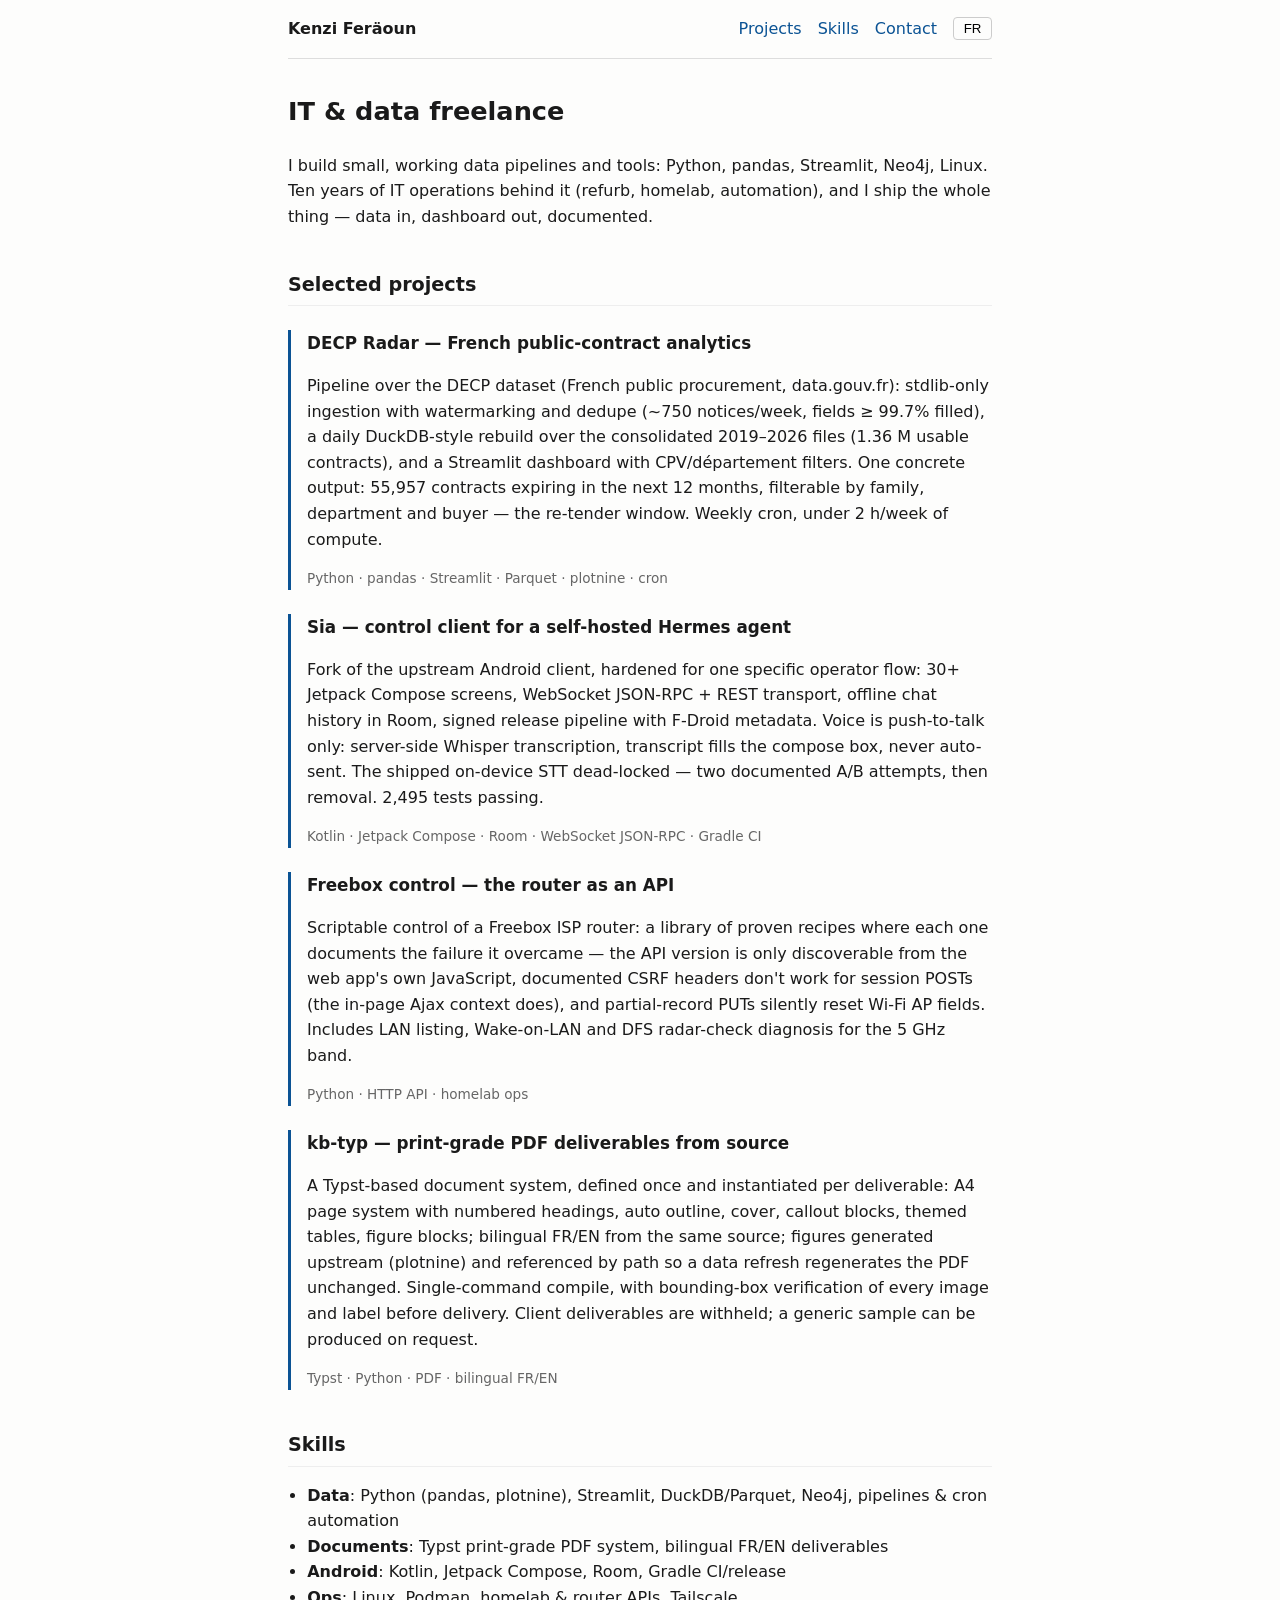
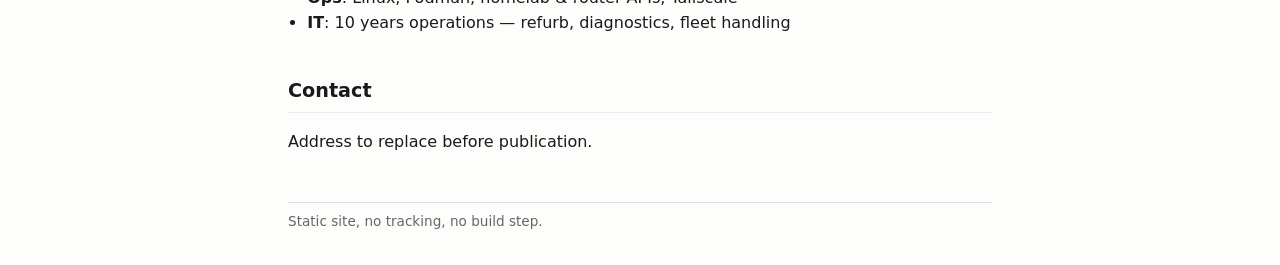
==== site/index.html @ cb9a032f "Site skeleton: static HTML/CSS + FR/EN toggle, 4 linked case studies" ====
<!DOCTYPE html>
<html lang="en">
<head>
<meta charset="utf-8">
<meta name="viewport" content="width=device-width, initial-scale=1">
<title>Kenzi Feräoun — IT & Data freelance</title>
<link rel="stylesheet" href="style.css">
</head>
<body>
<header>
  <nav>
    <span class="brand">Kenzi Feräoun</span>
    <span class="spacer"></span>
    <a href="#projects" data-i18n="nav_projects">Projects</a>
    <a href="#skills" data-i18n="nav_skills">Skills</a>
    <a href="#contact" data-i18n="nav_contact">Contact</a>
    <button id="lang" type="button">FR</button>
  </nav>
</header>

<main>
<section id="intro">
  <h1 data-i18n="intro_h1">IT &amp; data freelance</h1>
  <p data-i18n="intro_p">
    I build small, working data pipelines and tools: Python, pandas, Streamlit,
    Neo4j, Linux. Ten years of IT operations behind it (refurb, homelab, automation),
    and I ship the whole thing — data in, dashboard out, documented.
  </p>
</section>

<section id="projects">
  <h2 data-i18n="projects_h2">Selected projects</h2>

  <article class="case" id="case-decp">
    <h3><a href="../case-studies/decp/">DECP Radar — French public-contract analytics</a></h3>
    <p data-i18n="decp_p">
      Pipeline over the DECP dataset (French public procurement, data.gouv.fr):
      stdlib-only ingestion with watermarking and dedupe (~750 notices/week, fields
      ≥ 99.7% filled), a daily DuckDB-style rebuild over the consolidated 2019–2026
      files (1.36 M usable contracts), and a Streamlit dashboard with CPV/département
      filters. One concrete output: 55,957 contracts expiring in the next 12 months,
      filterable by family, department and buyer — the re-tender window. Weekly cron,
      under 2 h/week of compute.
    </p>
    <p class="meta">Python · pandas · Streamlit · Parquet · plotnine · cron</p>
  </article>

  <article class="case" id="case-sia">
    <h3><a href="../case-studies/sia/">Sia — control client for a self-hosted Hermes agent</a></h3>
    <p data-i18n="sia_p">
      Fork of the upstream Android client, hardened for one specific operator flow:
      30+ Jetpack Compose screens, WebSocket JSON-RPC + REST transport, offline
      chat history in Room, signed release pipeline with F-Droid metadata. Voice
      is push-to-talk only: server-side Whisper transcription, transcript fills
      the compose box, never auto-sent. The shipped on-device STT dead-locked —
      two documented A/B attempts, then removal. 2,495 tests passing.
    </p>
    <p class="meta">Kotlin · Jetpack Compose · Room · WebSocket JSON-RPC · Gradle CI</p>
  </article>

  <article class="case" id="case-freebox">
    <h3><a href="../case-studies/freebox-api/">Freebox control — the router as an API</a></h3>
    <p data-i18n="freebox_p">
      Scriptable control of a Freebox ISP router: a library of proven recipes
      where each one documents the failure it overcame — the API version is only
      discoverable from the web app's own JavaScript, documented CSRF headers don't
      work for session POSTs (the in-page Ajax context does), and partial-record
      PUTs silently reset Wi-Fi AP fields. Includes LAN listing, Wake-on-LAN and
      DFS radar-check diagnosis for the 5 GHz band.
    </p>
    <p class="meta">Python · HTTP API · homelab ops</p>
  </article>

  <article class="case" id="case-kbtyp">
    <h3><a href="../case-studies/kb-typ/">kb-typ — print-grade PDF deliverables from source</a></h3>
    <p data-i18n="kbtyp_p">
      A Typst-based document system, defined once and instantiated per deliverable:
      A4 page system with numbered headings, auto outline, cover, callout blocks,
      themed tables, figure blocks; bilingual FR/EN from the same source; figures
      generated upstream (plotnine) and referenced by path so a data refresh
      regenerates the PDF unchanged. Single-command compile, with bounding-box
      verification of every image and label before delivery. Client deliverables
      are withheld; a generic sample can be produced on request.
    </p>
    <p class="meta">Typst · Python · PDF · bilingual FR/EN</p>
  </article>
</section>

<section id="skills">
  <h2 data-i18n="skills_h2">Skills</h2>
  <ul>
    <li data-i18n="skills_data"><strong>Data</strong>: Python (pandas, plotnine), Streamlit, DuckDB/Parquet, Neo4j, pipelines &amp; cron automation</li>
    <li data-i18n="skills_docs"><strong>Documents</strong>: Typst print-grade PDF system, bilingual FR/EN deliverables</li>
    <li data-i18n="skills_android"><strong>Android</strong>: Kotlin, Jetpack Compose, Room, Gradle CI/release</li>
    <li data-i18n="skills_ops"><strong>Ops</strong>: Linux, Podman, homelab &amp; router APIs, Tailscale</li>
    <li data-i18n="skills_it"><strong>IT</strong>: 10 years operations — refurb, diagnostics, fleet handling</li>
  </ul>
</section>

<section id="contact">
  <h2 data-i18n="contact_h2">Contact</h2>
  <p data-i18n="contact_p">Address to replace before publication.</p>
</section>
</main>

<footer>
  <span data-i18n="footer_note">Static site, no tracking, no build step.</span>
</footer>

<script src="i18n.js"></script>
</body>
</html>
---- site/style.css ----
:root { --fg:#1a1a1a; --bg:#fdfdfc; --accent:#0b5394; --muted:#666; }
* { box-sizing: border-box; }
body { margin:0; font:16px/1.6 system-ui, sans-serif; color:var(--fg); background:var(--bg); max-width: 46rem; margin-inline:auto; padding:0 1rem; }
header nav { display:flex; gap:1rem; align-items:center; padding:1rem 0; border-bottom:1px solid #ddd; flex-wrap:wrap; }
.brand { font-weight:700; }
.spacer { flex:1; }
nav a { color:var(--accent); text-decoration:none; }
nav a:hover { text-decoration:underline; }
#lang { border:1px solid #ccc; background:none; padding:.2rem .6rem; border-radius:4px; cursor:pointer; }
h1 { font-size:1.6rem; margin-top:2rem; }
h2 { font-size:1.2rem; border-bottom:1px solid #eee; padding-bottom:.3rem; margin-top:2.5rem; }
h3 { font-size:1.05rem; margin-bottom:.2rem; }
h3 a { color:inherit; text-decoration:none; }
h3 a:hover { text-decoration:underline; color:var(--accent); }
.case { margin:1.5rem 0; padding-left:1rem; border-left:3px solid var(--accent); }
.meta { color:var(--muted); font-size:.85rem; }
ul { padding-left:1.2rem; }
footer { margin:3rem 0 2rem; border-top:1px solid #ddd; padding-top:.5rem; color:var(--muted); font-size:.85rem; }
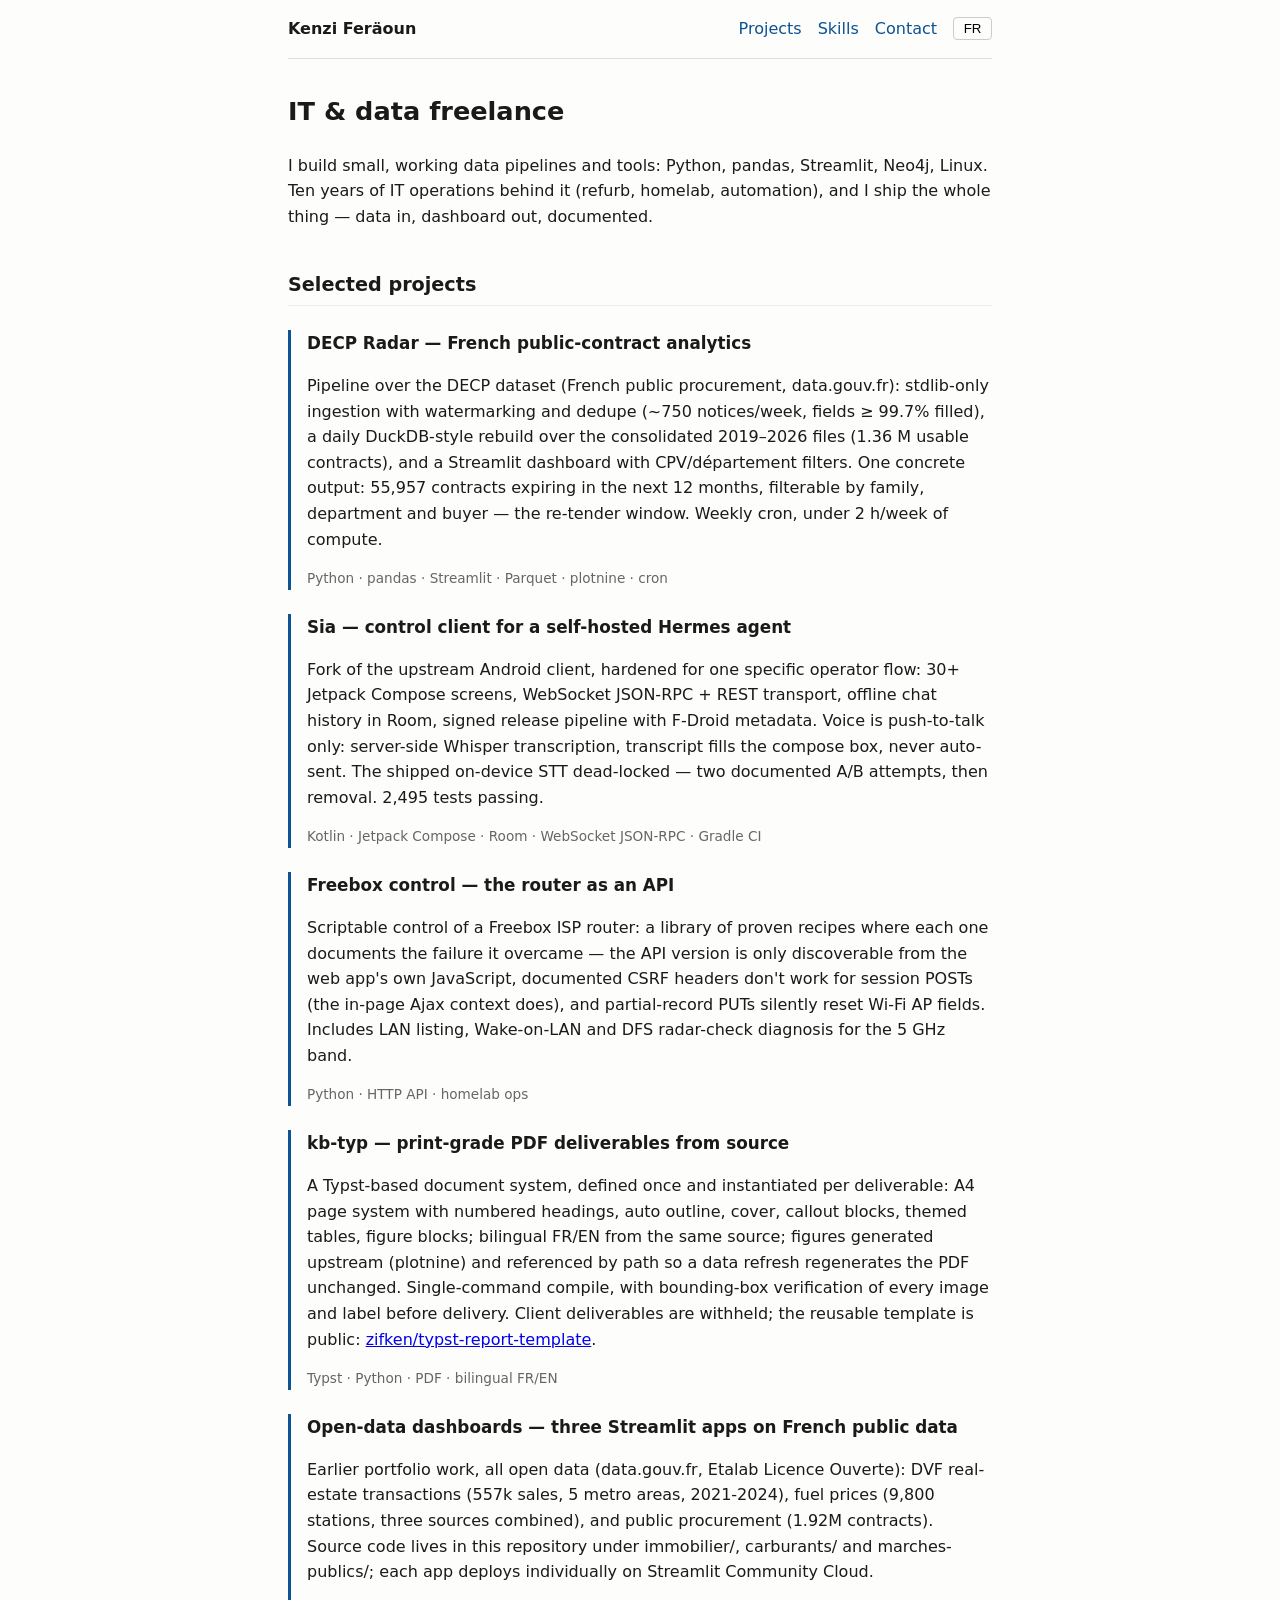
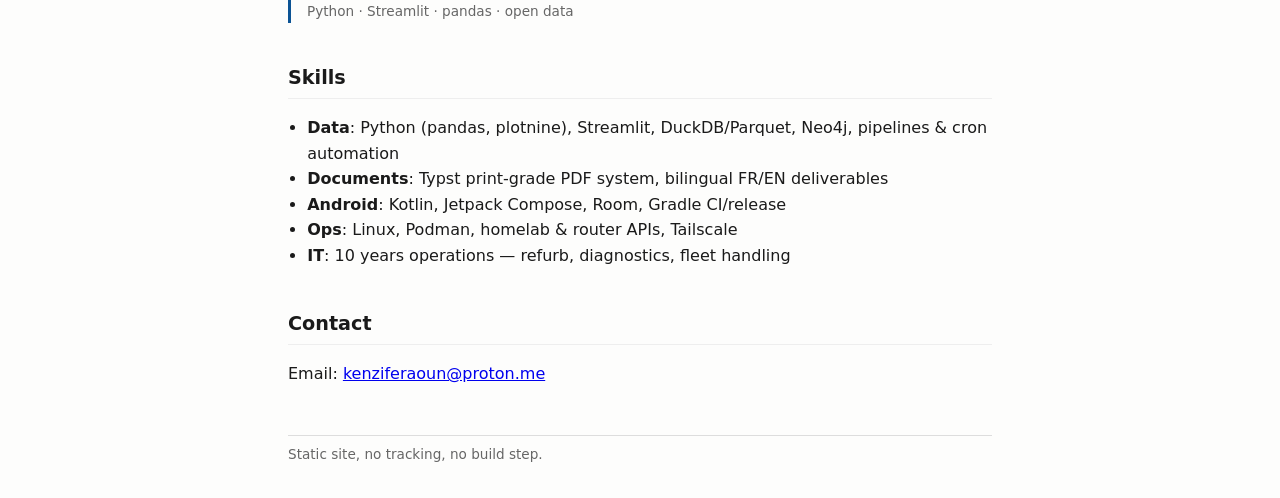
==== commit eae5a33f: "Site v2 as published (case-study pages builder + deployed copy in malt-portefolio clone)" ====
--- a/site/index.html
+++ b/site/index.html
@@ -32,7 +32,7 @@
   <h2 data-i18n="projects_h2">Selected projects</h2>
 
   <article class="case" id="case-decp">
-    <h3><a href="../case-studies/decp/">DECP Radar — French public-contract analytics</a></h3>
+    <h3><a href="case-studies/decp/">DECP Radar — French public-contract analytics</a></h3>
     <p data-i18n="decp_p">
       Pipeline over the DECP dataset (French public procurement, data.gouv.fr):
       stdlib-only ingestion with watermarking and dedupe (~750 notices/week, fields
@@ -46,7 +46,7 @@
   </article>
 
   <article class="case" id="case-sia">
-    <h3><a href="../case-studies/sia/">Sia — control client for a self-hosted Hermes agent</a></h3>
+    <h3><a href="case-studies/sia/">Sia — control client for a self-hosted Hermes agent</a></h3>
     <p data-i18n="sia_p">
       Fork of the upstream Android client, hardened for one specific operator flow:
       30+ Jetpack Compose screens, WebSocket JSON-RPC + REST transport, offline
@@ -59,7 +59,7 @@
   </article>
 
   <article class="case" id="case-freebox">
-    <h3><a href="../case-studies/freebox-api/">Freebox control — the router as an API</a></h3>
+    <h3><a href="case-studies/freebox-api/">Freebox control — the router as an API</a></h3>
     <p data-i18n="freebox_p">
       Scriptable control of a Freebox ISP router: a library of proven recipes
       where each one documents the failure it overcame — the API version is only
@@ -72,7 +72,7 @@
   </article>
 
   <article class="case" id="case-kbtyp">
-    <h3><a href="../case-studies/kb-typ/">kb-typ — print-grade PDF deliverables from source</a></h3>
+    <h3><a href="case-studies/kb-typ/">kb-typ — print-grade PDF deliverables from source</a></h3>
     <p data-i18n="kbtyp_p">
       A Typst-based document system, defined once and instantiated per deliverable:
       A4 page system with numbered headings, auto outline, cover, callout blocks,
@@ -80,9 +80,22 @@
       generated upstream (plotnine) and referenced by path so a data refresh
       regenerates the PDF unchanged. Single-command compile, with bounding-box
       verification of every image and label before delivery. Client deliverables
-      are withheld; a generic sample can be produced on request.
+      are withheld; the reusable template is public:
+      <a href="https://github.com/zifken/typst-report-template">zifken/typst-report-template</a>.
     </p>
     <p class="meta">Typst · Python · PDF · bilingual FR/EN</p>
+  </article>
+
+  <article class="case" id="case-opendata">
+    <h3>Open-data dashboards — three Streamlit apps on French public data</h3>
+    <p data-i18n="opendata_p">
+      Earlier portfolio work, all open data (data.gouv.fr, Etalab Licence Ouverte):
+      DVF real-estate transactions (557k sales, 5 metro areas, 2021-2024), fuel prices
+      (9,800 stations, three sources combined), and public procurement (1.92M contracts).
+      Source code lives in this repository under immobilier/, carburants/ and
+      marches-publics/; each app deploys individually on Streamlit Community Cloud.
+    </p>
+    <p class="meta">Python · Streamlit · pandas · open data</p>
   </article>
 </section>
 
@@ -99,7 +112,7 @@
 
 <section id="contact">
   <h2 data-i18n="contact_h2">Contact</h2>
-  <p data-i18n="contact_p">Address to replace before publication.</p>
+  <p data-i18n="contact_p">Email: <a href="mailto:kenziferaoun@proton.me">kenziferaoun@proton.me</a></p>
 </section>
 </main>
 
--- a/site/style.css
+++ b/site/style.css
@@ -16,3 +16,8 @@
 .meta { color:var(--muted); font-size:.85rem; }
 ul { padding-left:1.2rem; }
 footer { margin:3rem 0 2rem; border-top:1px solid #ddd; padding-top:.5rem; color:var(--muted); font-size:.85rem; }
+img { max-width: 100%; border: 1px solid #ddd; margin: .5rem 0; display: block; }
+table { border-collapse: collapse; margin: .5rem 0; }
+th, td { border: 1px solid #ddd; padding: .3rem .6rem; text-align: left; }
+.fig { color: var(--muted); font-size: .9rem; }
+code { background: #f2f2f0; padding: 0 .3rem; border-radius: 3px; }
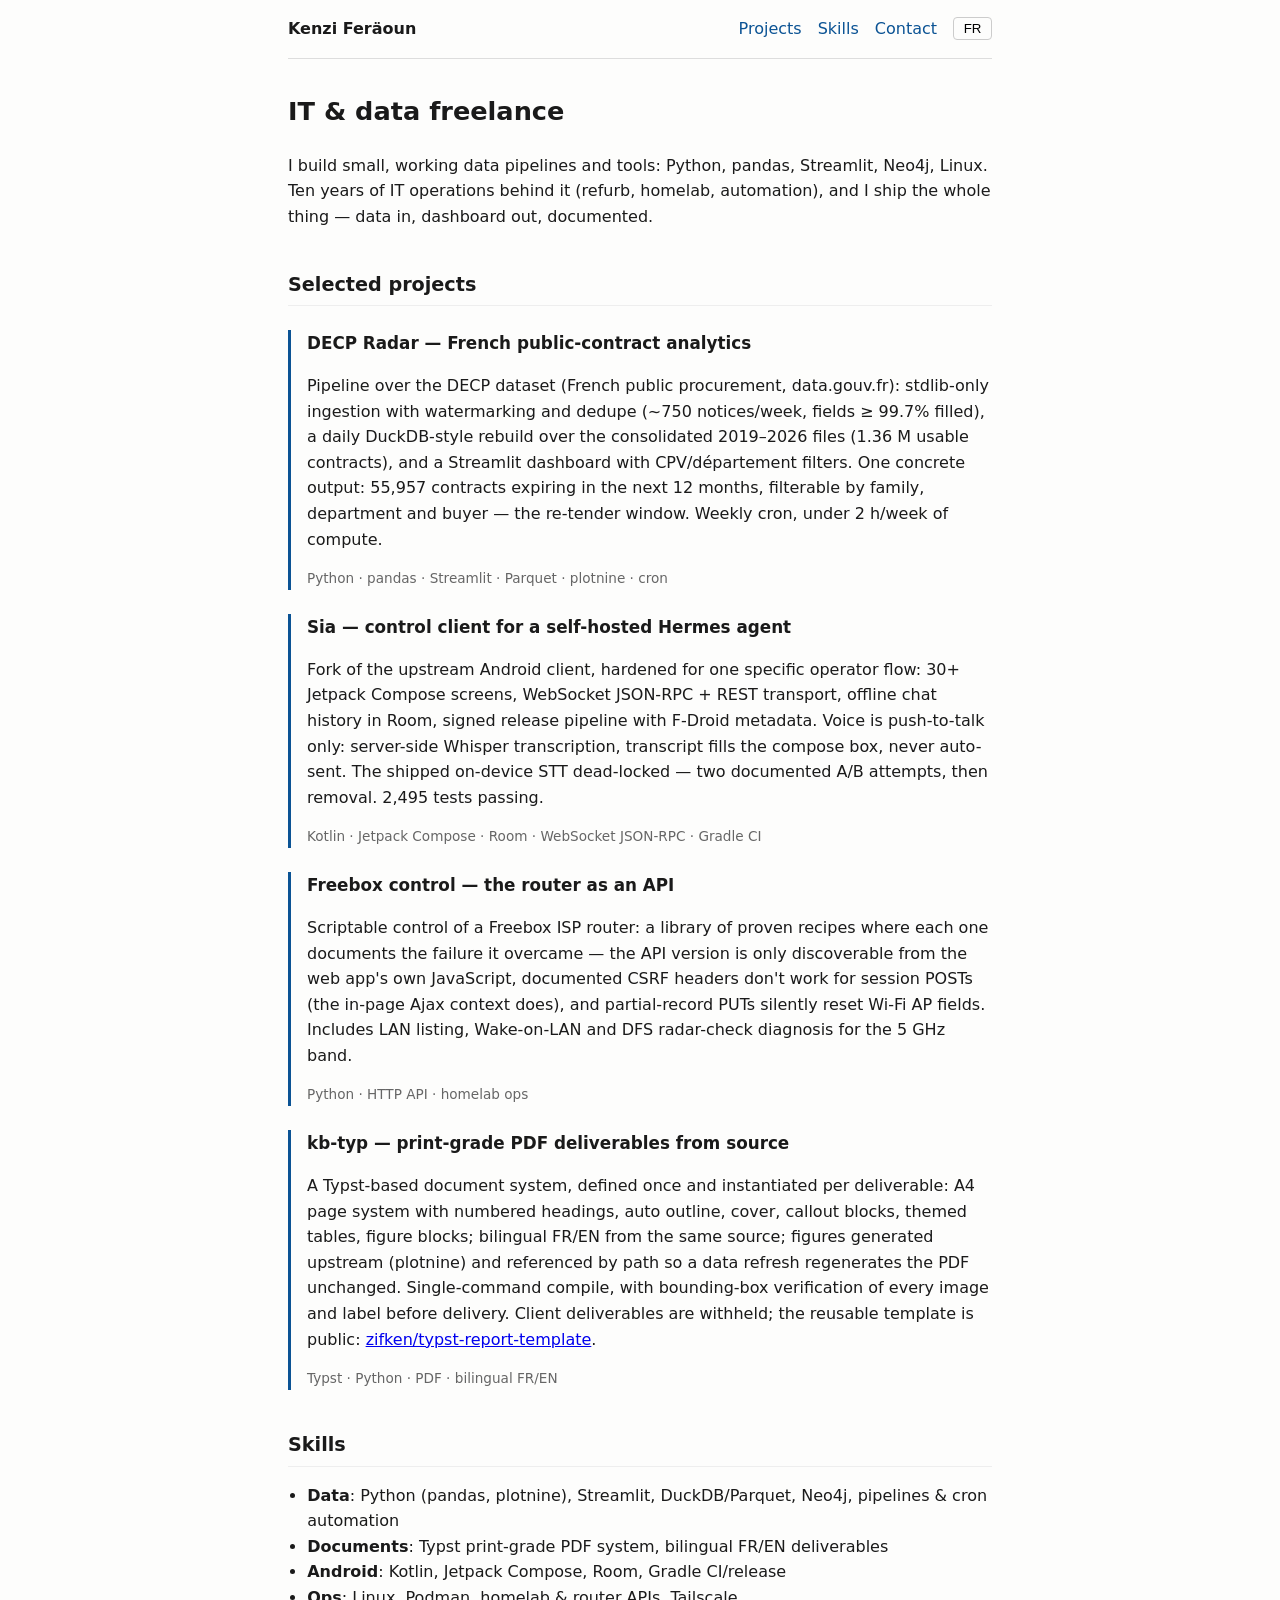
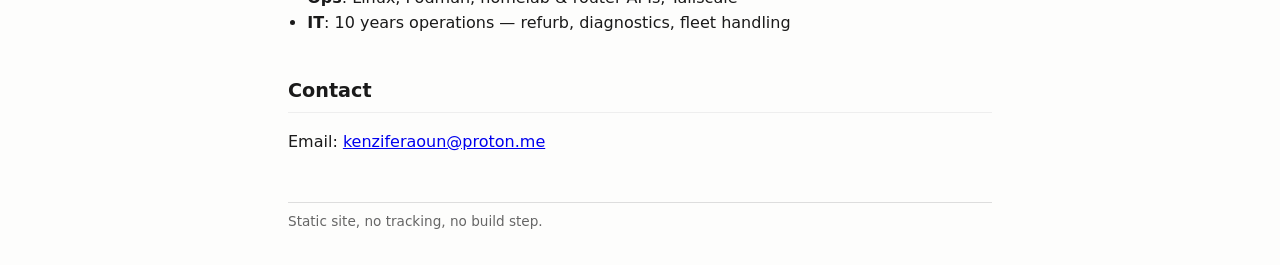
==== commit b5e39e94: "Remove open-data dashboards section" ====
--- a/site/index.html
+++ b/site/index.html
@@ -86,17 +86,6 @@
     <p class="meta">Typst · Python · PDF · bilingual FR/EN</p>
   </article>
 
-  <article class="case" id="case-opendata">
-    <h3>Open-data dashboards — three Streamlit apps on French public data</h3>
-    <p data-i18n="opendata_p">
-      Earlier portfolio work, all open data (data.gouv.fr, Etalab Licence Ouverte):
-      DVF real-estate transactions (557k sales, 5 metro areas, 2021-2024), fuel prices
-      (9,800 stations, three sources combined), and public procurement (1.92M contracts).
-      Source code lives in this repository under immobilier/, carburants/ and
-      marches-publics/; each app deploys individually on Streamlit Community Cloud.
-    </p>
-    <p class="meta">Python · Streamlit · pandas · open data</p>
-  </article>
 </section>
 
 <section id="skills">
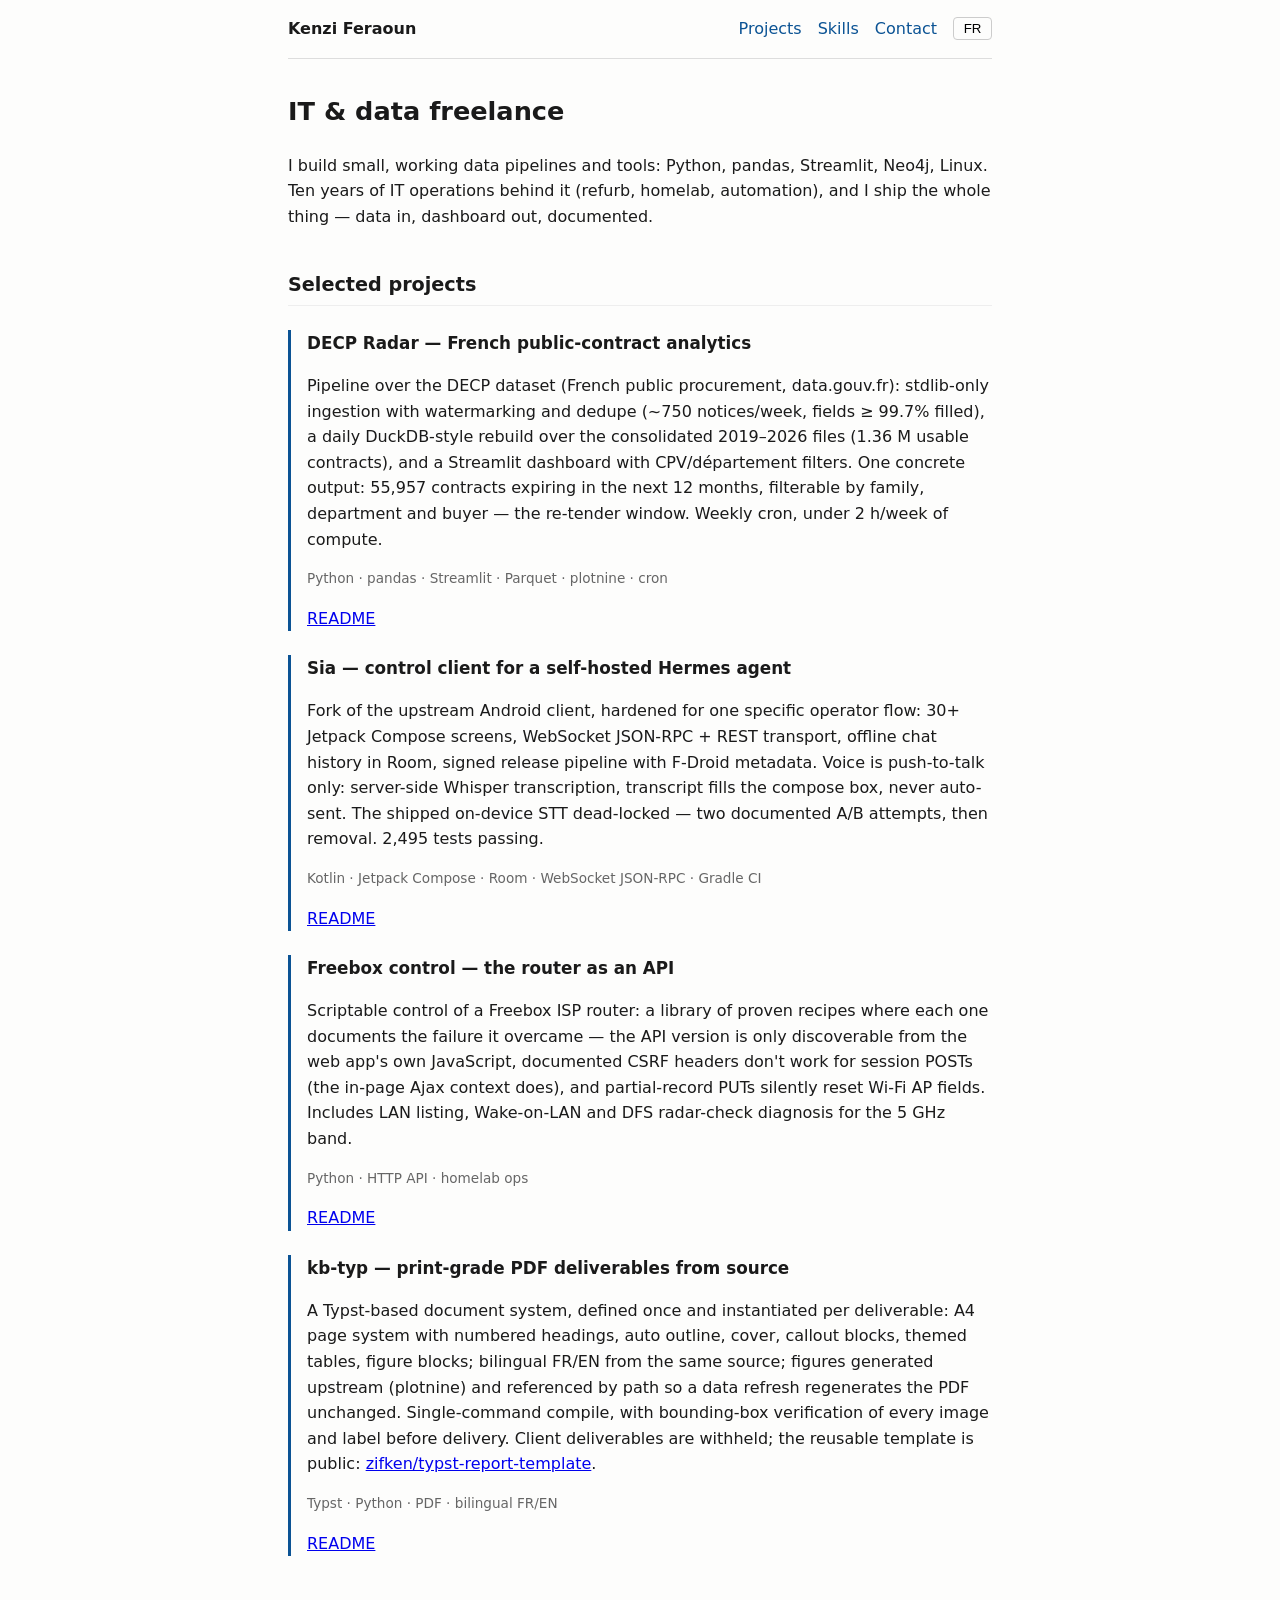
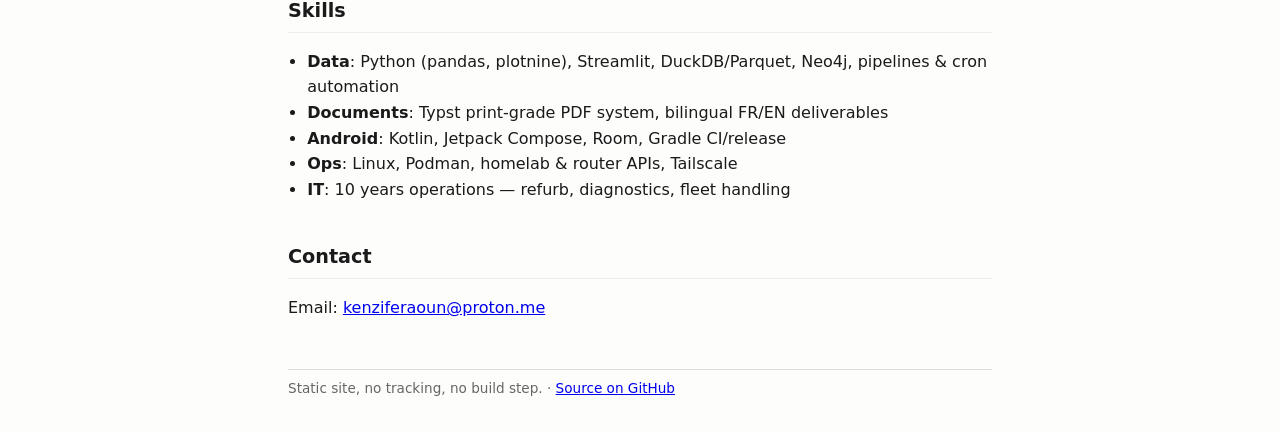
==== commit ffaa61cf: "build_pages.py: REPOS map + repo nav link (kb-typ); site/index.html synced to built tree" ====
--- a/site/index.html
+++ b/site/index.html
@@ -3,13 +3,13 @@
 <head>
 <meta charset="utf-8">
 <meta name="viewport" content="width=device-width, initial-scale=1">
-<title>Kenzi Feräoun — IT & Data freelance</title>
+<title>Kenzi Feraoun — IT & Data freelance</title>
 <link rel="stylesheet" href="style.css">
 </head>
 <body>
 <header>
   <nav>
-    <span class="brand">Kenzi Feräoun</span>
+    <span class="brand">Kenzi Feraoun</span>
     <span class="spacer"></span>
     <a href="#projects" data-i18n="nav_projects">Projects</a>
     <a href="#skills" data-i18n="nav_skills">Skills</a>
@@ -32,7 +32,7 @@
   <h2 data-i18n="projects_h2">Selected projects</h2>
 
   <article class="case" id="case-decp">
-    <h3><a href="case-studies/decp/">DECP Radar — French public-contract analytics</a></h3>
+    <h3><a href="case-studies/decp/" data-href-fr="case-studies/decp/fr/">DECP Radar — French public-contract analytics</a></h3>
     <p data-i18n="decp_p">
       Pipeline over the DECP dataset (French public procurement, data.gouv.fr):
       stdlib-only ingestion with watermarking and dedupe (~750 notices/week, fields
@@ -43,10 +43,11 @@
       under 2 h/week of compute.
     </p>
     <p class="meta">Python · pandas · Streamlit · Parquet · plotnine · cron</p>
+    <p class="readlink"><a href="case-studies/decp/" data-href-fr="case-studies/decp/fr/">README</a></p>
   </article>
 
   <article class="case" id="case-sia">
-    <h3><a href="case-studies/sia/">Sia — control client for a self-hosted Hermes agent</a></h3>
+    <h3><a href="case-studies/sia/" data-href-fr="case-studies/sia/fr/">Sia — control client for a self-hosted Hermes agent</a></h3>
     <p data-i18n="sia_p">
       Fork of the upstream Android client, hardened for one specific operator flow:
       30+ Jetpack Compose screens, WebSocket JSON-RPC + REST transport, offline
@@ -56,10 +57,11 @@
       two documented A/B attempts, then removal. 2,495 tests passing.
     </p>
     <p class="meta">Kotlin · Jetpack Compose · Room · WebSocket JSON-RPC · Gradle CI</p>
+    <p class="readlink"><a href="case-studies/sia/" data-href-fr="case-studies/sia/fr/">README</a></p>
   </article>
 
   <article class="case" id="case-freebox">
-    <h3><a href="case-studies/freebox-api/">Freebox control — the router as an API</a></h3>
+    <h3><a href="case-studies/freebox-api/" data-href-fr="case-studies/freebox-api/fr/">Freebox control — the router as an API</a></h3>
     <p data-i18n="freebox_p">
       Scriptable control of a Freebox ISP router: a library of proven recipes
       where each one documents the failure it overcame — the API version is only
@@ -69,10 +71,11 @@
       DFS radar-check diagnosis for the 5 GHz band.
     </p>
     <p class="meta">Python · HTTP API · homelab ops</p>
+    <p class="readlink"><a href="case-studies/freebox-api/" data-href-fr="case-studies/freebox-api/fr/">README</a></p>
   </article>
 
   <article class="case" id="case-kbtyp">
-    <h3><a href="case-studies/kb-typ/">kb-typ — print-grade PDF deliverables from source</a></h3>
+    <h3><a href="case-studies/kb-typ/" data-href-fr="case-studies/kb-typ/fr/">kb-typ — print-grade PDF deliverables from source</a></h3>
     <p data-i18n="kbtyp_p">
       A Typst-based document system, defined once and instantiated per deliverable:
       A4 page system with numbered headings, auto outline, cover, callout blocks,
@@ -84,6 +87,7 @@
       <a href="https://github.com/zifken/typst-report-template">zifken/typst-report-template</a>.
     </p>
     <p class="meta">Typst · Python · PDF · bilingual FR/EN</p>
+    <p class="readlink"><a href="https://github.com/zifken/typst-report-template/blob/main/README.md" data-href-fr="https://github.com/zifken/typst-report-template/blob/main/README.md">README</a></p>
   </article>
 
 </section>
@@ -107,6 +111,8 @@
 
 <footer>
   <span data-i18n="footer_note">Static site, no tracking, no build step.</span>
+  <span> · </span>
+  <a href="https://github.com/zifken/malt-portefolio" data-i18n-href="footer_source">Source on GitHub</a>
 </footer>
 
 <script src="i18n.js"></script>
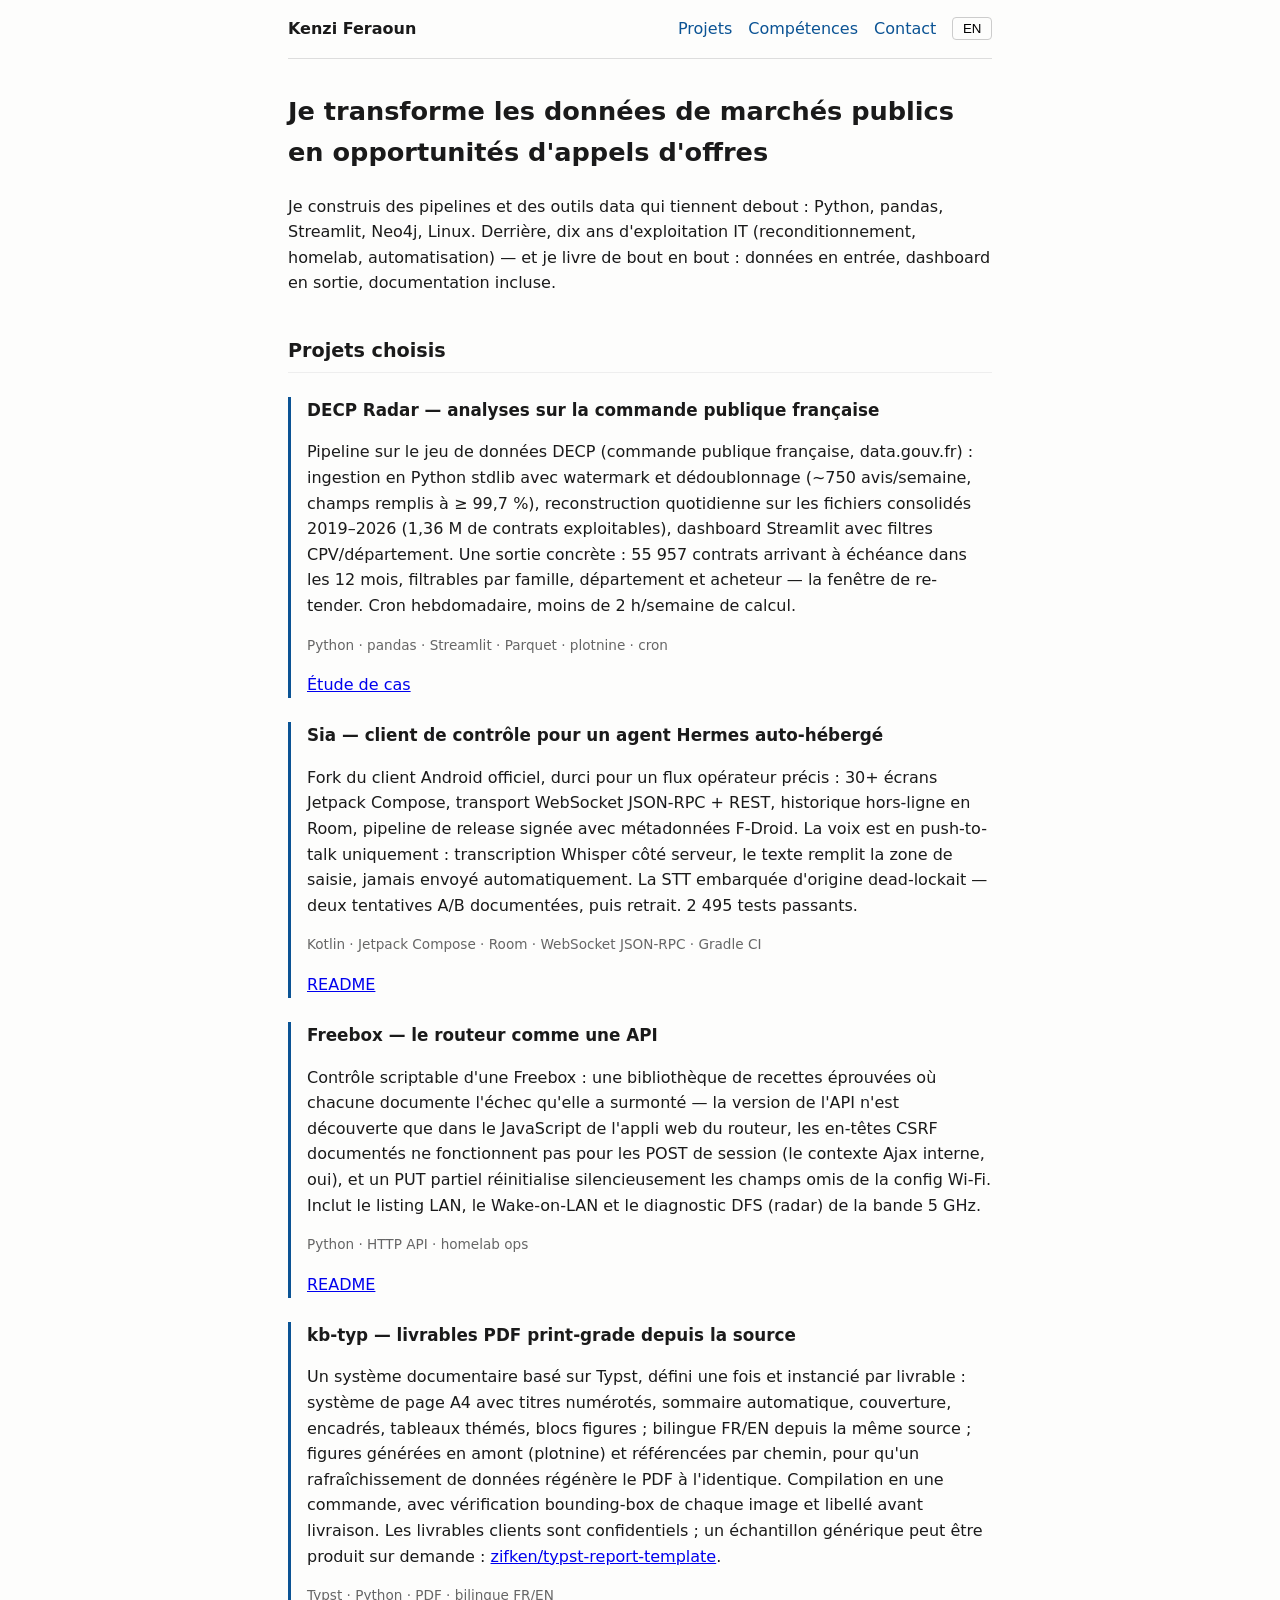
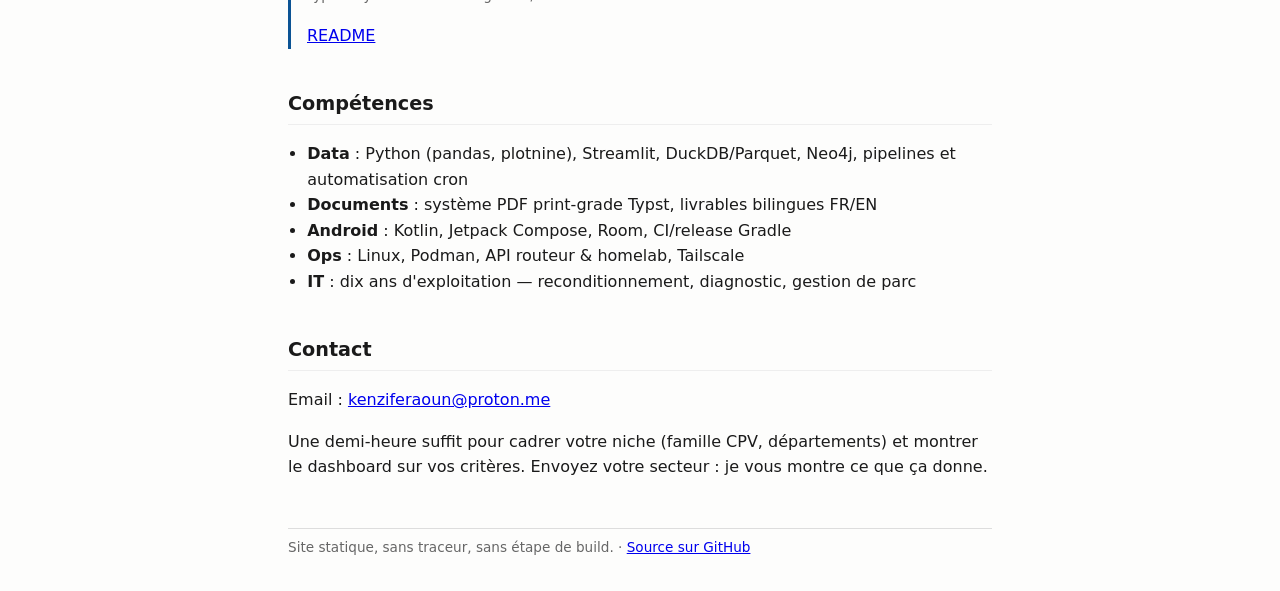
==== commit 25d5e5f3: "FR-first site (hero: tender intelligence), DECP buyer case study FR/EN, outreach templates" ====
--- a/site/index.html
+++ b/site/index.html
@@ -1,9 +1,9 @@
 <!DOCTYPE html>
-<html lang="en">
+<html lang="fr">
 <head>
 <meta charset="utf-8">
 <meta name="viewport" content="width=device-width, initial-scale=1">
-<title>Kenzi Feraoun — IT & Data freelance</title>
+<title>Kenzi Feraoun — données de marchés publics, opportunités d'appels d'offres</title>
 <link rel="stylesheet" href="style.css">
 </head>
 <body>
@@ -11,108 +11,111 @@
   <nav>
     <span class="brand">Kenzi Feraoun</span>
     <span class="spacer"></span>
-    <a href="#projects" data-i18n="nav_projects">Projects</a>
-    <a href="#skills" data-i18n="nav_skills">Skills</a>
+    <a href="#projects" data-i18n="nav_projects">Projets</a>
+    <a href="#skills" data-i18n="nav_skills">Compétences</a>
     <a href="#contact" data-i18n="nav_contact">Contact</a>
-    <button id="lang" type="button">FR</button>
+    <button id="lang" type="button">EN</button>
   </nav>
 </header>
 
 <main>
 <section id="intro">
-  <h1 data-i18n="intro_h1">IT &amp; data freelance</h1>
+  <h1 data-i18n="intro_h1">Je transforme les données de marchés publics en opportunités d'appels d'offres</h1>
   <p data-i18n="intro_p">
-    I build small, working data pipelines and tools: Python, pandas, Streamlit,
-    Neo4j, Linux. Ten years of IT operations behind it (refurb, homelab, automation),
-    and I ship the whole thing — data in, dashboard out, documented.
+    Je construis des pipelines et des outils data qui tiennent debout : Python,
+    pandas, Streamlit, Neo4j, Linux. Derrière, dix ans d'exploitation IT
+    (reconditionnement, homelab, automatisation) — et je livre de bout en bout :
+    données en entrée, dashboard en sortie, documentation incluse.
   </p>
 </section>
 
 <section id="projects">
-  <h2 data-i18n="projects_h2">Selected projects</h2>
+  <h2 data-i18n="projects_h2">Projets choisis</h2>
 
   <article class="case" id="case-decp">
-    <h3><a href="case-studies/decp/" data-href-fr="case-studies/decp/fr/">DECP Radar — French public-contract analytics</a></h3>
+    <h3><a href="case-studies/decp/fr/" data-href-en="case-studies/decp/">DECP Radar — analyses sur la commande publique française</a></h3>
     <p data-i18n="decp_p">
-      Pipeline over the DECP dataset (French public procurement, data.gouv.fr):
-      stdlib-only ingestion with watermarking and dedupe (~750 notices/week, fields
-      ≥ 99.7% filled), a daily DuckDB-style rebuild over the consolidated 2019–2026
-      files (1.36 M usable contracts), and a Streamlit dashboard with CPV/département
-      filters. One concrete output: 55,957 contracts expiring in the next 12 months,
-      filterable by family, department and buyer — the re-tender window. Weekly cron,
-      under 2 h/week of compute.
+      Pipeline sur le jeu de données DECP (commande publique française, data.gouv.fr) :
+      ingestion en Python stdlib avec watermark et dédoublonnage (~750 avis/semaine,
+      champs remplis à ≥ 99,7 %), reconstruction quotidienne sur les fichiers consolidés
+      2019–2026 (1,36 M de contrats exploitables), dashboard Streamlit avec filtres
+      CPV/département. Une sortie concrète : 55 957 contrats arrivant à échéance dans
+      les 12 mois, filtrables par famille, département et acheteur — la fenêtre de
+      re-tender. Cron hebdomadaire, moins de 2 h/semaine de calcul.
     </p>
     <p class="meta">Python · pandas · Streamlit · Parquet · plotnine · cron</p>
-    <p class="readlink"><a href="case-studies/decp/" data-href-fr="case-studies/decp/fr/">README</a></p>
+    <p class="readlink"><a href="case-studies/decp/fr/" data-href-en="case-studies/decp/">Étude de cas</a></p>
   </article>
 
   <article class="case" id="case-sia">
-    <h3><a href="case-studies/sia/" data-href-fr="case-studies/sia/fr/">Sia — control client for a self-hosted Hermes agent</a></h3>
+    <h3><a href="case-studies/sia/fr/" data-href-en="case-studies/sia/">Sia — client de contrôle pour un agent Hermes auto-hébergé</a></h3>
     <p data-i18n="sia_p">
-      Fork of the upstream Android client, hardened for one specific operator flow:
-      30+ Jetpack Compose screens, WebSocket JSON-RPC + REST transport, offline
-      chat history in Room, signed release pipeline with F-Droid metadata. Voice
-      is push-to-talk only: server-side Whisper transcription, transcript fills
-      the compose box, never auto-sent. The shipped on-device STT dead-locked —
-      two documented A/B attempts, then removal. 2,495 tests passing.
+      Fork du client Android officiel, durci pour un flux opérateur précis : 30+ écrans
+      Jetpack Compose, transport WebSocket JSON-RPC + REST, historique hors-ligne en
+      Room, pipeline de release signée avec métadonnées F-Droid. La voix est en
+      push-to-talk uniquement : transcription Whisper côté serveur, le texte remplit la
+      zone de saisie, jamais envoyé automatiquement. La STT embarquée d'origine
+      dead-lockait — deux tentatives A/B documentées, puis retrait. 2 495 tests passants.
     </p>
     <p class="meta">Kotlin · Jetpack Compose · Room · WebSocket JSON-RPC · Gradle CI</p>
-    <p class="readlink"><a href="case-studies/sia/" data-href-fr="case-studies/sia/fr/">README</a></p>
+    <p class="readlink"><a href="https://github.com/zifken/hermes-mobile/blob/master/README.fr.md">README</a></p>
   </article>
 
   <article class="case" id="case-freebox">
-    <h3><a href="case-studies/freebox-api/" data-href-fr="case-studies/freebox-api/fr/">Freebox control — the router as an API</a></h3>
+    <h3><a href="case-studies/freebox-api/fr/" data-href-en="case-studies/freebox-api/">Freebox — le routeur comme une API</a></h3>
     <p data-i18n="freebox_p">
-      Scriptable control of a Freebox ISP router: a library of proven recipes
-      where each one documents the failure it overcame — the API version is only
-      discoverable from the web app's own JavaScript, documented CSRF headers don't
-      work for session POSTs (the in-page Ajax context does), and partial-record
-      PUTs silently reset Wi-Fi AP fields. Includes LAN listing, Wake-on-LAN and
-      DFS radar-check diagnosis for the 5 GHz band.
+      Contrôle scriptable d'une Freebox : une bibliothèque de recettes éprouvées où
+      chacune documente l'échec qu'elle a surmonté — la version de l'API n'est
+      découverte que dans le JavaScript de l'appli web du routeur, les en-têtes CSRF
+      documentés ne fonctionnent pas pour les POST de session (le contexte Ajax interne,
+      oui), et un PUT partiel réinitialise silencieusement les champs omis de la config
+      Wi-Fi. Inclut le listing LAN, le Wake-on-LAN et le diagnostic DFS (radar) de la
+      bande 5 GHz.
     </p>
     <p class="meta">Python · HTTP API · homelab ops</p>
-    <p class="readlink"><a href="case-studies/freebox-api/" data-href-fr="case-studies/freebox-api/fr/">README</a></p>
+    <p class="readlink"><a href="case-studies/freebox-api/fr/" data-href-en="case-studies/freebox-api/">README</a></p>
   </article>
 
   <article class="case" id="case-kbtyp">
-    <h3><a href="case-studies/kb-typ/" data-href-fr="case-studies/kb-typ/fr/">kb-typ — print-grade PDF deliverables from source</a></h3>
+    <h3><a href="case-studies/kb-typ/fr/" data-href-en="case-studies/kb-typ/">kb-typ — livrables PDF print-grade depuis la source</a></h3>
     <p data-i18n="kbtyp_p">
-      A Typst-based document system, defined once and instantiated per deliverable:
-      A4 page system with numbered headings, auto outline, cover, callout blocks,
-      themed tables, figure blocks; bilingual FR/EN from the same source; figures
-      generated upstream (plotnine) and referenced by path so a data refresh
-      regenerates the PDF unchanged. Single-command compile, with bounding-box
-      verification of every image and label before delivery. Client deliverables
-      are withheld; the reusable template is public:
-      <a href="https://github.com/zifken/typst-report-template">zifken/typst-report-template</a>.
+      Un système documentaire basé sur Typst, défini une fois et instancié par
+      livrable : système de page A4 avec titres numérotés, sommaire automatique,
+      couverture, encadrés, tableaux thémés, blocs figures ; bilingue FR/EN depuis la
+      même source ; figures générées en amont (plotnine) et référencées par chemin, pour
+      qu'un rafraîchissement de données régénère le PDF à l'identique. Compilation en
+      une commande, avec vérification bounding-box de chaque image et libellé avant
+      livraison. Les livrables clients sont confidentiels ; un échantillon générique
+      peut être produit sur demande : <a href="https://github.com/zifken/typst-report-template">zifken/typst-report-template</a>.
     </p>
-    <p class="meta">Typst · Python · PDF · bilingual FR/EN</p>
-    <p class="readlink"><a href="https://github.com/zifken/typst-report-template/blob/main/README.md" data-href-fr="https://github.com/zifken/typst-report-template/blob/main/README.md">README</a></p>
+    <p class="meta">Typst · Python · PDF · bilingue FR/EN</p>
+    <p class="readlink"><a href="https://github.com/zifken/typst-report-template/blob/master/README.fr.md">README</a></p>
   </article>
 
 </section>
 
 <section id="skills">
-  <h2 data-i18n="skills_h2">Skills</h2>
+  <h2 data-i18n="skills_h2">Compétences</h2>
   <ul>
-    <li data-i18n="skills_data"><strong>Data</strong>: Python (pandas, plotnine), Streamlit, DuckDB/Parquet, Neo4j, pipelines &amp; cron automation</li>
-    <li data-i18n="skills_docs"><strong>Documents</strong>: Typst print-grade PDF system, bilingual FR/EN deliverables</li>
-    <li data-i18n="skills_android"><strong>Android</strong>: Kotlin, Jetpack Compose, Room, Gradle CI/release</li>
-    <li data-i18n="skills_ops"><strong>Ops</strong>: Linux, Podman, homelab &amp; router APIs, Tailscale</li>
-    <li data-i18n="skills_it"><strong>IT</strong>: 10 years operations — refurb, diagnostics, fleet handling</li>
+    <li data-i18n="skills_data"><strong>Data</strong> : Python (pandas, plotnine), Streamlit, DuckDB/Parquet, Neo4j, pipelines et automatisation cron</li>
+    <li data-i18n="skills_docs"><strong>Documents</strong> : système PDF print-grade Typst, livrables bilingues FR/EN</li>
+    <li data-i18n="skills_android"><strong>Android</strong> : Kotlin, Jetpack Compose, Room, CI/release Gradle</li>
+    <li data-i18n="skills_ops"><strong>Ops</strong> : Linux, Podman, API routeur &amp; homelab, Tailscale</li>
+    <li data-i18n="skills_it"><strong>IT</strong> : dix ans d'exploitation — reconditionnement, diagnostic, gestion de parc</li>
   </ul>
 </section>
 
 <section id="contact">
   <h2 data-i18n="contact_h2">Contact</h2>
-  <p data-i18n="contact_p">Email: <a href="mailto:kenziferaoun@proton.me">kenziferaoun@proton.me</a></p>
+  <p data-i18n="contact_p">Email : <a href="mailto:kenziferaoun@proton.me">kenziferaoun@proton.me</a></p>
+  <p data-i18n="contact_cta">Une demi-heure suffit pour cadrer votre niche (famille CPV, départements) et montrer le dashboard sur vos critères. Envoyez votre secteur : je vous montre ce que ça donne.</p>
 </section>
 </main>
 
 <footer>
-  <span data-i18n="footer_note">Static site, no tracking, no build step.</span>
+  <span data-i18n="footer_note">Site statique, sans traceur, sans étape de build.</span>
   <span> · </span>
-  <a href="https://github.com/zifken/malt-portefolio" data-i18n-href="footer_source">Source on GitHub</a>
+  <a href="https://github.com/zifken/malt-portefolio">Source sur GitHub</a>
 </footer>
 
 <script src="i18n.js"></script>
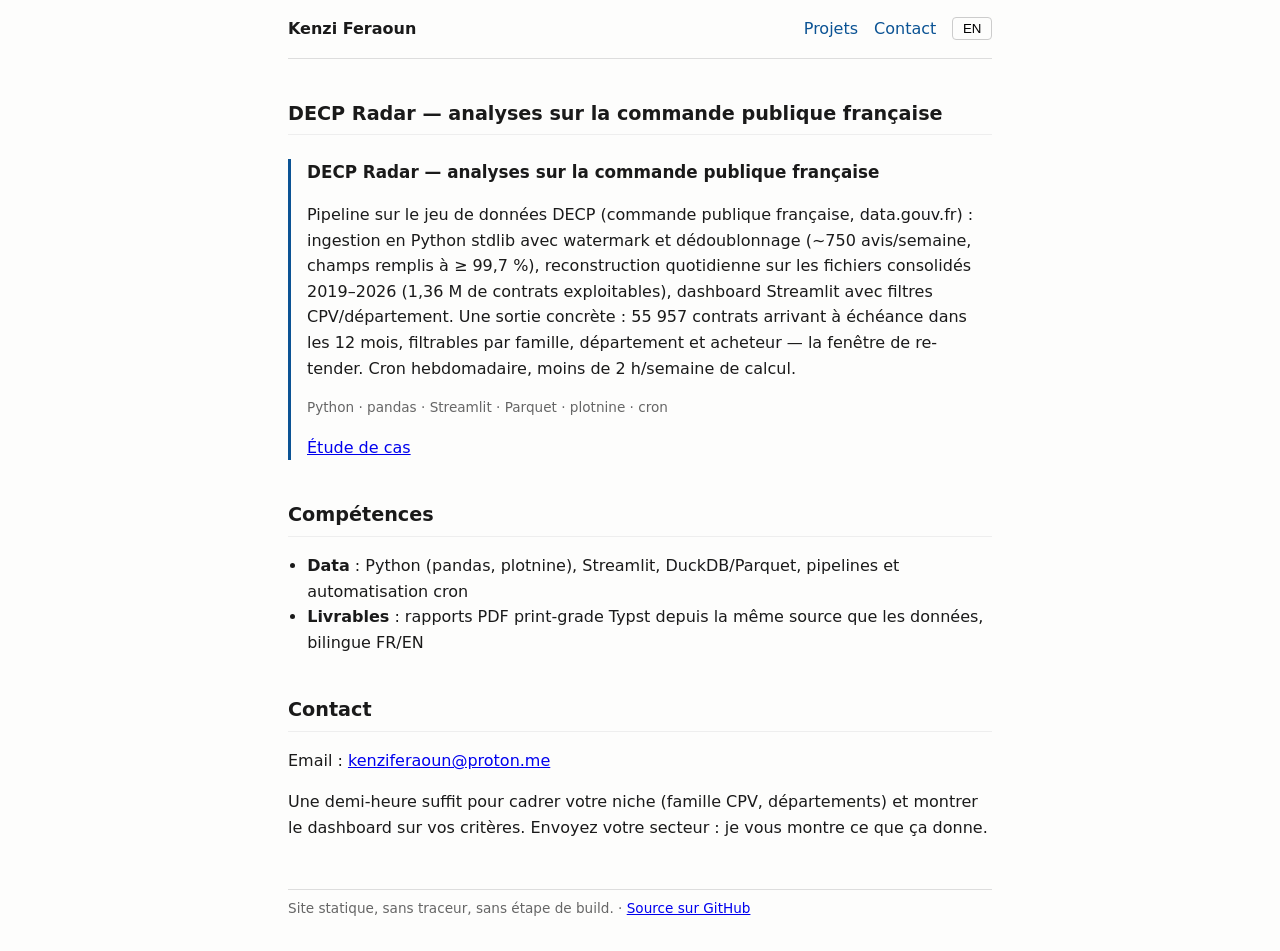
==== commit 9e725c81: "Pivot site to data-centric: DECP Radar only, drop hero intro, Sia/Freebox/kb-typ and Android/IT/ops " ====
--- a/site/index.html
+++ b/site/index.html
@@ -12,25 +12,15 @@
     <span class="brand">Kenzi Feraoun</span>
     <span class="spacer"></span>
     <a href="#projects" data-i18n="nav_projects">Projets</a>
-    <a href="#skills" data-i18n="nav_skills">Compétences</a>
     <a href="#contact" data-i18n="nav_contact">Contact</a>
     <button id="lang" type="button">EN</button>
   </nav>
 </header>
 
 <main>
-<section id="intro">
-  <h1 data-i18n="intro_h1">Je transforme les données de marchés publics en opportunités d'appels d'offres</h1>
-  <p data-i18n="intro_p">
-    Je construis des pipelines et des outils data qui tiennent debout : Python,
-    pandas, Streamlit, Neo4j, Linux. Derrière, dix ans d'exploitation IT
-    (reconditionnement, homelab, automatisation) — et je livre de bout en bout :
-    données en entrée, dashboard en sortie, documentation incluse.
-  </p>
-</section>
 
 <section id="projects">
-  <h2 data-i18n="projects_h2">Projets choisis</h2>
+  <h2 data-i18n="projects_h2">DECP Radar — analyses sur la commande publique française</h2>
 
   <article class="case" id="case-decp">
     <h3><a href="case-studies/decp/fr/" data-href-en="case-studies/decp/">DECP Radar — analyses sur la commande publique française</a></h3>
@@ -47,61 +37,13 @@
     <p class="readlink"><a href="case-studies/decp/fr/" data-href-en="case-studies/decp/">Étude de cas</a></p>
   </article>
 
-  <article class="case" id="case-sia">
-    <h3><a href="case-studies/sia/fr/" data-href-en="case-studies/sia/">Sia — client de contrôle pour un agent Hermes auto-hébergé</a></h3>
-    <p data-i18n="sia_p">
-      Fork du client Android officiel, durci pour un flux opérateur précis : 30+ écrans
-      Jetpack Compose, transport WebSocket JSON-RPC + REST, historique hors-ligne en
-      Room, pipeline de release signée avec métadonnées F-Droid. La voix est en
-      push-to-talk uniquement : transcription Whisper côté serveur, le texte remplit la
-      zone de saisie, jamais envoyé automatiquement. La STT embarquée d'origine
-      dead-lockait — deux tentatives A/B documentées, puis retrait. 2 495 tests passants.
-    </p>
-    <p class="meta">Kotlin · Jetpack Compose · Room · WebSocket JSON-RPC · Gradle CI</p>
-    <p class="readlink"><a href="https://github.com/zifken/hermes-mobile/blob/master/README.fr.md">README</a></p>
-  </article>
-
-  <article class="case" id="case-freebox">
-    <h3><a href="case-studies/freebox-api/fr/" data-href-en="case-studies/freebox-api/">Freebox — le routeur comme une API</a></h3>
-    <p data-i18n="freebox_p">
-      Contrôle scriptable d'une Freebox : une bibliothèque de recettes éprouvées où
-      chacune documente l'échec qu'elle a surmonté — la version de l'API n'est
-      découverte que dans le JavaScript de l'appli web du routeur, les en-têtes CSRF
-      documentés ne fonctionnent pas pour les POST de session (le contexte Ajax interne,
-      oui), et un PUT partiel réinitialise silencieusement les champs omis de la config
-      Wi-Fi. Inclut le listing LAN, le Wake-on-LAN et le diagnostic DFS (radar) de la
-      bande 5 GHz.
-    </p>
-    <p class="meta">Python · HTTP API · homelab ops</p>
-    <p class="readlink"><a href="case-studies/freebox-api/fr/" data-href-en="case-studies/freebox-api/">README</a></p>
-  </article>
-
-  <article class="case" id="case-kbtyp">
-    <h3><a href="case-studies/kb-typ/fr/" data-href-en="case-studies/kb-typ/">kb-typ — livrables PDF print-grade depuis la source</a></h3>
-    <p data-i18n="kbtyp_p">
-      Un système documentaire basé sur Typst, défini une fois et instancié par
-      livrable : système de page A4 avec titres numérotés, sommaire automatique,
-      couverture, encadrés, tableaux thémés, blocs figures ; bilingue FR/EN depuis la
-      même source ; figures générées en amont (plotnine) et référencées par chemin, pour
-      qu'un rafraîchissement de données régénère le PDF à l'identique. Compilation en
-      une commande, avec vérification bounding-box de chaque image et libellé avant
-      livraison. Les livrables clients sont confidentiels ; un échantillon générique
-      peut être produit sur demande : <a href="https://github.com/zifken/typst-report-template">zifken/typst-report-template</a>.
-    </p>
-    <p class="meta">Typst · Python · PDF · bilingue FR/EN</p>
-    <p class="readlink"><a href="https://github.com/zifken/typst-report-template/blob/master/README.fr.md">README</a></p>
-  </article>
-
 </section>
 
 <section id="skills">
   <h2 data-i18n="skills_h2">Compétences</h2>
   <ul>
-    <li data-i18n="skills_data"><strong>Data</strong> : Python (pandas, plotnine), Streamlit, DuckDB/Parquet, Neo4j, pipelines et automatisation cron</li>
-    <li data-i18n="skills_docs"><strong>Documents</strong> : système PDF print-grade Typst, livrables bilingues FR/EN</li>
-    <li data-i18n="skills_android"><strong>Android</strong> : Kotlin, Jetpack Compose, Room, CI/release Gradle</li>
-    <li data-i18n="skills_ops"><strong>Ops</strong> : Linux, Podman, API routeur &amp; homelab, Tailscale</li>
-    <li data-i18n="skills_it"><strong>IT</strong> : dix ans d'exploitation — reconditionnement, diagnostic, gestion de parc</li>
+    <li data-i18n="skills_data"><strong>Data</strong> : Python (pandas, plotnine), Streamlit, DuckDB/Parquet, pipelines et automatisation cron</li>
+    <li data-i18n="skills_docs"><strong>Livrables</strong> : rapports PDF print-grade Typst depuis la même source que les données, bilingue FR/EN</li>
   </ul>
 </section>
 
